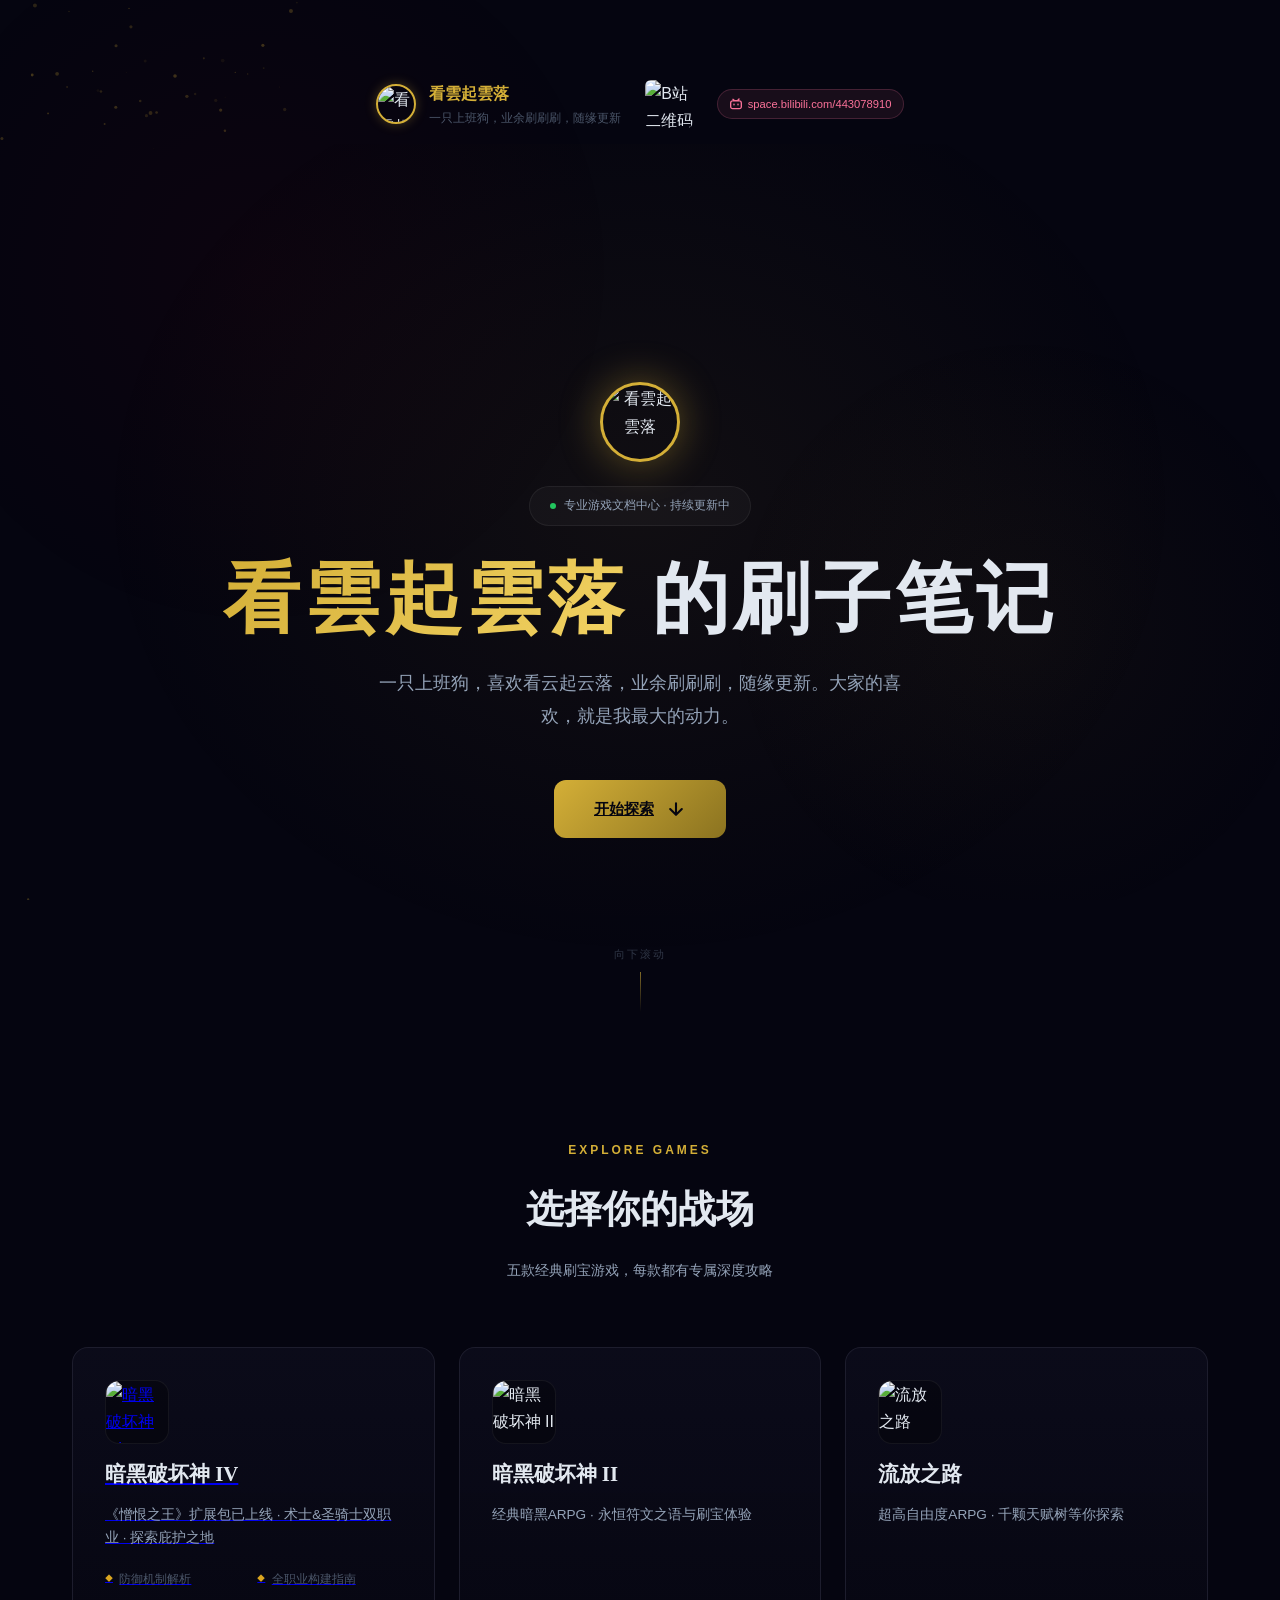
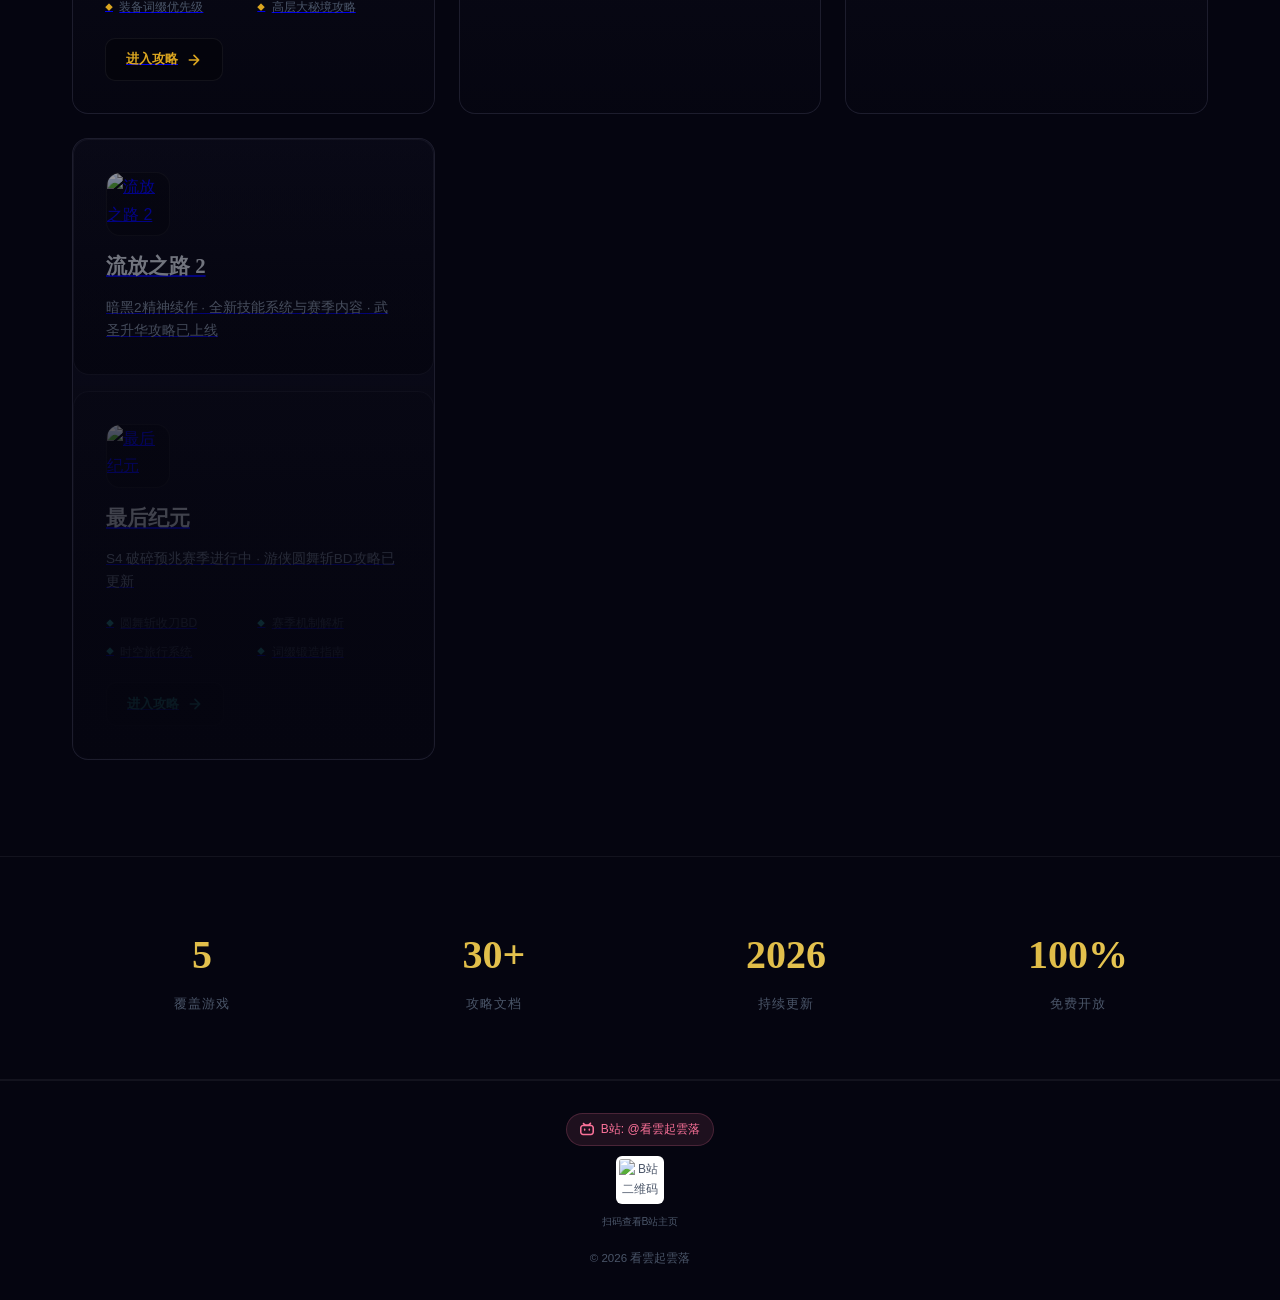
==== index.html @ 7c98348f "解锁根首页流放之路2入口，链接到武圣攻略页面 - 根目录 index.html 中流放之路2从"敬请期待"改为可点击链接 - 直接跳转至 games/pathofexile2/index.html（含" ====
<!DOCTYPE html>
<html lang="zh-CN">
<head>
  <meta charset="UTF-8">
  <meta name="viewport" content="width=device-width, initial-scale=1.0">
  <title>游戏攻略指南 - 专业游戏文档中心</title>
  <link rel="stylesheet" href="assets/css/base.css">
  <style>
    :root {
      --bg-deep: #050510;
      --bg-card: rgba(18, 18, 36, 0.85);
      --bg-glass: rgba(255, 255, 255, 0.03);
      --border-subtle: rgba(255, 255, 255, 0.06);
      --text-primary: #E2E8F0;
      --text-secondary: #94A3B8;
      --text-muted: #4A5568;
      --gold: #D4AF37;
      --gold-bright: #F0D060;
      --gold-dark: #8B7320;
      --transition: 0.3s cubic-bezier(0.4, 0, 0.2, 1);
    }

    *, *::before, *::after { margin: 0; padding: 0; box-sizing: border-box; }
    html { scroll-behavior: smooth; }

    body {
      font-family: 'Chakra Petch', 'Noto Sans SC', sans-serif;
      background: var(--bg-deep);
      color: var(--text-primary);
      line-height: 1.7;
      min-height: 100vh;
      overflow-x: hidden;
    }

    ::-webkit-scrollbar { width: 6px; }
    ::-webkit-scrollbar-track { background: var(--bg-deep); }
    ::-webkit-scrollbar-thumb { background: var(--gold-dark); border-radius: 3px; }

    #particles { position: fixed; inset: 0; z-index: 0; pointer-events: none; }

    .ambient {
      position: fixed; inset: 0; z-index: 0; pointer-events: none;
      background:
        radial-gradient(600px circle at 20% 30%, rgba(139, 0, 0, 0.06) 0%, transparent 60%),
        radial-gradient(500px circle at 80% 70%, rgba(212, 175, 55, 0.04) 0%, transparent 60%);
    }

    .content { position: relative; z-index: 1; }
    .container { max-width: 1200px; margin: 0 auto; padding: 0 2rem; }

    /* === Hero === */
    .hero-section {
      min-height: 100vh; display: flex; flex-direction: column;
      align-items: center; justify-content: center; text-align: center;
      padding: 6rem 2rem 4rem; position: relative;
    }
    .hero-section::before {
      content: ''; position: absolute; inset: 0;
      background: radial-gradient(ellipse at 50% 40%, rgba(218, 175, 55, 0.06) 0%, transparent 60%);
      pointer-events: none;
    }
    .hero-avatar {
      width: 80px; height: 80px; border-radius: 50%; object-fit: cover;
      border: 3px solid #DAA520; box-shadow: 0 0 25px rgba(218, 175, 55, 0.4);
      margin: 0 auto 1.5rem; transition: all 0.3s ease;
    }
    .hero-avatar:hover { transform: scale(1.05); box-shadow: 0 0 35px rgba(218, 175, 55, 0.6); }

    .hero-badge {
      display: inline-flex; align-items: center; gap: 0.5rem;
      padding: 0.5rem 1.25rem; background: var(--bg-glass); border: 1px solid var(--border-subtle);
      border-radius: 100px; font-size: 0.78rem; font-weight: 500; color: var(--text-secondary);
      margin-bottom: 2rem; opacity: 0; animation: fadeUp 0.8s ease forwards 0.2s;
    }
    .hero-badge .dot {
      width: 6px; height: 6px; background: #22c55e; border-radius: 50%;
      animation: pulse-dot 2s ease infinite;
    }
    @keyframes pulse-dot { 0%,100%{opacity:1} 50%{opacity:0.3} }

    .hero-title {
      font-family: 'Cinzel', serif; font-size: clamp(2.5rem, 6vw, 5rem);
      font-weight: 900; letter-spacing: 4px; line-height: 1.1; margin-bottom: 1.5rem;
      opacity: 0; animation: fadeUp 0.8s ease forwards 0.4s;
    }
    .hero-title .gold {
      background: linear-gradient(135deg, var(--gold), var(--gold-bright), var(--gold));
      -webkit-background-clip: text; -webkit-text-fill-color: transparent; background-clip: text;
      background-size: 200% auto; animation: shimmer 3s linear infinite;
    }
    @keyframes shimmer { 0%{background-position:0% center} 100%{background-position:200% center} }

    .hero-subtitle {
      font-size: clamp(0.95rem, 2vw, 1.15rem); color: var(--text-secondary);
      max-width: 550px; margin: 0 auto 3rem; line-height: 1.8;
      opacity: 0; animation: fadeUp 0.8s ease forwards 0.6s;
    }

    .hero-cta {
      display: inline-flex; align-items: center; gap: 0.75rem;
      padding: 1rem 2.5rem; background: linear-gradient(135deg, var(--gold), var(--gold-dark));
      color: var(--bg-deep); font-weight: 700; font-size: 0.95rem; border-radius: 12px;
      cursor: pointer; transition: all var(--transition);
      opacity: 0; animation: fadeUp 0.8s ease forwards 0.8s;
    }
    .hero-cta:hover { transform: translateY(-3px); box-shadow: 0 8px 30px rgba(212, 175, 55, 0.3); }
    .hero-cta svg { transition: transform var(--transition); }
    .hero-cta:hover svg { transform: translateY(3px); }

    .hero-scroll {
      position: absolute; bottom: 2rem; display: flex; flex-direction: column;
      align-items: center; gap: 0.5rem; color: var(--text-muted);
      font-size: 0.7rem; letter-spacing: 2px; text-transform: uppercase;
      opacity: 0; animation: fadeIn 1s ease forwards 1.2s;
    }
    .scroll-line {
      width: 1px; height: 40px;
      background: linear-gradient(to bottom, var(--gold), transparent);
      animation: scrollPulse 2s ease infinite;
    }
    @keyframes scrollPulse { 0%,100%{transform:scaleY(1);opacity:0.5} 50%{transform:scaleY(0.5);opacity:0.2} }
    @keyframes fadeUp { from{opacity:0;transform:translateY(20px)} to{opacity:1;transform:translateY(0)} }
    @keyframes fadeIn { from{opacity:0} to{opacity:0.6} }

    /* === Games Section === */
    .games-section { padding: 6rem 0; }
    .section-header { text-align: center; margin-bottom: 4rem; }
    .section-label {
      font-family: 'Chakra Petch', sans-serif; font-size: 0.75rem; font-weight: 600;
      letter-spacing: 3px; text-transform: uppercase; color: var(--gold); margin-bottom: 1rem;
    }
    .section-title {
      font-family: 'Cinzel', serif; font-size: clamp(1.8rem, 3vw, 2.5rem);
      font-weight: 700; margin-bottom: 1rem;
    }
    .section-desc { color: var(--text-secondary); max-width: 500px; margin: 0 auto; font-size: 0.9rem; }

    .games-grid {
      display: grid; grid-template-columns: repeat(auto-fit, minmax(340px, 1fr)); gap: 1.5rem;
    }

    /* Game Card with Background */
    .game-card {
      position: relative; background: var(--bg-card); border: 1px solid var(--border-subtle);
      border-radius: 16px; overflow: hidden; cursor: pointer;
      transition: all 0.4s cubic-bezier(0.4, 0, 0.2, 1);
      display: flex; flex-direction: column; gap: 1rem;
      opacity: 0; transform: translateY(30px);
    }
    .game-card.visible { opacity: 1; transform: translateY(0); }

    .game-card-bg {
      position: absolute; inset: 0;
      background-size: cover; background-position: center;
      opacity: 0.06; transition: opacity 0.4s ease;
      filter: blur(2px);
    }
    .game-card:hover .game-card-bg { opacity: 0.12; filter: blur(0px); }

    /* Gradient overlay */
    .game-card::before {
      content: ''; position: absolute; inset: 0; z-index: 1;
      background: linear-gradient(180deg, rgba(5,5,16,0.4) 0%, rgba(5,5,16,0.95) 100%);
      pointer-events: none;
    }

    /* Top border glow on hover */
    .game-card::after {
      content: ''; position: absolute; top: 0; left: 0; right: 0; height: 2px;
      background: linear-gradient(90deg, transparent, var(--card-accent), transparent);
      opacity: 0; transition: opacity 0.4s ease; z-index: 2;
    }
    .game-card:hover::after { opacity: 1; }

    .game-card:hover {
      transform: translateY(-8px);
      border-color: var(--card-accent);
      box-shadow: 0 15px 40px rgba(0,0,0,0.5), 0 0 0 1px var(--card-accent);
    }

    .game-card-content {
      position: relative; z-index: 2;
      padding: 2rem; display: flex; flex-direction: column; gap: 0.75rem; flex: 1;
    }

    .game-logo-wrapper {
      width: 64px; height: 64px;
      border-radius: 14px; overflow: hidden;
      background: rgba(0,0,0,0.3);
      border: 1px solid var(--border-subtle);
      display: flex; align-items: center; justify-content: center;
      transition: all var(--transition);
    }
    .game-logo-wrapper img {
      width: 100%; height: 100%; object-fit: cover;
    }
    .game-card:hover .game-logo-wrapper {
      border-color: var(--card-accent);
      box-shadow: 0 0 20px var(--card-glow);
    }

    .game-name {
      font-family: 'Cinzel', serif; font-size: 1.3rem; font-weight: 700;
      color: var(--text-primary); transition: color var(--transition);
    }
    .game-card:hover .game-name { color: var(--card-accent); }

    .game-desc {
      font-size: 0.85rem; color: var(--text-secondary); line-height: 1.7;
    }

    .game-features {
      list-style: none; display: grid; grid-template-columns: 1fr 1fr;
      gap: 0.5rem; margin-top: 0.5rem;
    }
    .game-features li {
      font-size: 0.75rem; color: var(--text-muted);
      display: flex; align-items: center; gap: 0.4rem;
    }
    .game-features li .diamond {
      color: var(--card-accent); font-size: 0.5rem;
    }

    .game-enter {
      display: inline-flex; align-items: center; gap: 0.5rem;
      padding: 0.6rem 1.25rem; background: rgba(0,0,0,0.3);
      border: 1px solid var(--border-subtle); border-radius: 10px;
      font-size: 0.82rem; font-weight: 600; color: var(--card-accent);
      transition: all var(--transition); align-self: flex-start; margin-top: 0.5rem;
    }
    .game-enter:hover {
      background: var(--card-accent); color: var(--bg-deep);
      border-color: var(--card-accent);
    }
    .game-enter svg { transition: transform var(--transition); }
    .game-enter:hover svg { transform: translateX(4px); }

    /* Locked Game Card */
    .game-card-locked {
      cursor: not-allowed !important;
    }
    .game-card-locked:hover {
      transform: none !important;
      border-color: var(--border-subtle) !important;
      box-shadow: none !important;
    }
    .game-card-locked::after { display: none !important; }
    .game-card-locked .game-card-overlay {
      position: absolute; inset: 0; z-index: 3;
      display: flex; flex-direction: column; align-items: center; justify-content: center; gap: 0.5rem;
      background: rgba(5,5,16,0.15);
      border-radius: 16px;
      opacity: 0;
      transition: opacity 0.3s;
    }
    .game-card-locked:hover .game-card-overlay {
      opacity: 1;
      background: rgba(5,5,16,0.4);
    }
    .game-card-locked .game-card-overlay svg { stroke: var(--text-muted); }
    .game-card-locked .game-card-content { opacity: 1 !important; }
    .game-card-locked .game-logo-wrapper { opacity: 1 !important; }
    .game-card-locked .game-name { opacity: 1 !important; }

    /* === Stats === */
    .stats-section {
      padding: 4rem 0; border-top: 1px solid var(--border-subtle);
      border-bottom: 1px solid var(--border-subtle);
    }
    .stats-grid { display: grid; grid-template-columns: repeat(4, 1fr); gap: 2rem; text-align: center; }
    .stat-item { opacity: 0; transform: translateY(20px); }
    .stat-item.visible { opacity: 1; transform: translateY(0); }
    .stat-value {
      font-family: 'Cinzel', serif; font-size: 2.5rem; font-weight: 700;
      background: linear-gradient(135deg, var(--gold), var(--gold-bright));
      -webkit-background-clip: text; -webkit-text-fill-color: transparent; background-clip: text;
    }
    .stat-label { font-size: 0.8rem; color: var(--text-muted); letter-spacing: 1px; text-transform: uppercase; margin-top: 0.25rem; }

    /* === About === */
    .about-section { padding: 4rem 0; }
    .about-card {
      max-width: 550px; margin: 0 auto; background: var(--bg-card);
      border: 1px solid var(--border-subtle); border-radius: 16px; padding: 2rem;
      text-align: center; position: relative; overflow: hidden;
    }
    .about-card::before {
      content: ''; position: absolute; top: 0; left: 50%; transform: translateX(-50%);
      width: 60%; height: 2px; background: linear-gradient(90deg, transparent, var(--gold), transparent);
    }
    .about-avatar {
      width: 56px; height: 56px; border-radius: 50%; object-fit: cover;
      border: 2px solid var(--gold-dark); margin: 0 auto 1rem;
      box-shadow: 0 0 20px rgba(212, 175, 55, 0.2);
    }
    .about-name {
      font-family: 'Cinzel', serif; font-size: 1.2rem; font-weight: 700;
      color: var(--gold); margin-bottom: 0.4rem;
    }
    .about-desc { color: var(--text-secondary); font-size: 0.85rem; line-height: 1.7; max-width: 420px; margin: 0 auto; }

    /* === Footer === */
    .footer {
      padding: 2rem 0; border-top: 1px solid var(--border-subtle);
      text-align: center; color: var(--text-muted); font-size: 0.75rem;
    }
    .footer-qr {
      width: 48px; height: 48px; border-radius: 6px;
      border: 1px solid rgba(255,255,255,0.08); object-fit: contain;
      background: #fff; padding: 2px; cursor: pointer;
      transition: all 0.2s;
    }
    .footer-qr:hover {
      transform: scale(1.1);
      box-shadow: 0 0 12px rgba(255,255,255,0.15);
    }
    .qr-preview-overlay {
      position: fixed; inset: 0; z-index: 2000;
      background: rgba(0,0,0,0.85);
      display: flex; align-items: center; justify-content: center;
      opacity: 0; visibility: hidden; transition: all 0.3s;
      cursor: pointer;
    }
    .qr-preview-overlay.open {
      opacity: 1; visibility: visible;
    }
    .qr-preview-overlay img {
      width: 200px; height: 200px; border-radius: 12px;
      background: #fff; padding: 10px;
      box-shadow: 0 0 40px rgba(0,0,0,0.5);
    }

    /* === Responsive === */
    @media (max-width: 768px) {
      .container { padding: 0 1rem; }
      .hero-section { padding: 5rem 1rem 3rem; }
      .games-grid { grid-template-columns: 1fr; }
      .game-features { grid-template-columns: 1fr; }
      .stats-grid { grid-template-columns: repeat(2, 1fr); gap: 1.5rem; }
      .stat-value { font-size: 2rem; }
      .about-card { padding: 2rem 1.5rem; }
    .game-features { grid-template-columns: 1fr 1fr; }
    }

    @media (prefers-reduced-motion: reduce) {
      *, *::before, *::after {
        animation-duration: 0.01ms !important;
        transition-duration: 0.01ms !important;
      }
    }
  </style>
</head>
<body>
  <canvas id="particles"></canvas>
  <div class="ambient"></div>

  <div class="content">
    <!-- 站点 Header -->
    <section class="site-header-section" style="padding:5rem 0 1rem;">
      <div class="container" style="display:flex;align-items:center;justify-content:center;gap:1.5rem;flex-wrap:wrap;">
        <div style="display:flex;align-items:center;gap:0.85rem;">
          <img src="mypic.jpg" alt="看雲起雲落" style="width:40px;height:40px;border-radius:50%;object-fit:cover;border:2px solid var(--gold);box-shadow:0 0 12px rgba(212,175,55,0.3);">
          <div>
            <div style="font-family:'Cinzel',serif;font-size:1rem;font-weight:700;color:var(--gold);">看雲起雲落</div>
            <div style="font-size:0.72rem;color:var(--text-muted);margin-top:0.1rem;">一只上班狗，业余刷刷刷，随缘更新</div>
          </div>
        </div>
        <img src="assets/images/my-bili-2pic.png" alt="B站二维码" style="width:48px;height:48px;border-radius:6px;cursor:pointer;transition:all 0.2s;" onclick="document.getElementById('qrPreview').classList.add('open')" title="扫码查看B站主页">
        <a href="https://space.bilibili.com/443078910" target="_blank" style="display:inline-flex;align-items:center;gap:0.35rem;padding:0.3rem 0.75rem;background:rgba(251,114,153,0.08);border:1px solid rgba(251,114,153,0.2);border-radius:100px;font-size:0.7rem;color:#fb7299;text-decoration:none;transition:all 0.2s;">
          <svg viewBox="0 0 24 24" width="12" height="12" fill="#fb7299"><path d="M17.813 4.653h.854c1.51.054 2.769.578 3.773 1.574 1.004.995 1.524 2.249 1.56 3.76v7.36c-.036 1.51-.556 2.769-1.56 3.773s-2.262 1.524-3.773 1.56H5.333c-1.51-.036-2.769-.556-3.773-1.56S.036 18.858 0 17.347v-7.36c.036-1.511.556-2.765 1.56-3.76 1.004-.996 2.262-1.52 3.773-1.574h.774l-1.174-1.12a1.234 1.234 0 0 1-.373-.906c0-.356.124-.658.373-.907l.027-.027c.267-.249.573-.373.92-.373.347 0 .653.124.92.373L9.653 3.84c.071.071.134.142.187.213h4.267a.836.836 0 0 1 .16-.213l2.853-2.747c.267-.249.573-.373.92-.373.347 0 .662.151.929.4.267.249.391.551.391.907 0 .355-.124.657-.373.906L17.813 4.653zM5.333 7.24c-.746.018-1.373.276-1.88.773-.506.498-.769 1.13-.786 1.894v7.52c.017.764.28 1.395.786 1.893.507.498 1.134.756 1.88.773h13.334c.746-.017 1.373-.275 1.88-.773.506-.498.769-1.129.786-1.893v-7.52c-.017-.765-.28-1.396-.786-1.894-.507-.497-1.134-.755-1.88-.773H5.333zM8 11.107c.373 0 .684.124.933.373.25.249.383.569.4.96v1.173c-.017.391-.15.711-.4.96-.249.25-.56.374-.933.374s-.684-.125-.933-.374c-.25-.249-.383-.569-.4-.96V12.44c.017-.391.15-.711.4-.96.249-.249.56-.373.933-.373zm8 0c.373 0 .684.124.933.373.25.249.383.569.4.96v1.173c-.017.391-.15.711-.4.96-.249.25-.56.374-.933.374s-.684-.125-.933-.374c-.25-.249-.383-.569-.4-.96V12.44c.017-.391.15-.711.4-.96.249-.249.56-.373.933-.373z"/></svg>
          space.bilibili.com/443078910
        </a>
      </div>
    </section>

    <!-- Hero -->
    <section class="hero-section" id="hero">
      <img src="mypic.jpg" alt="看雲起雲落" style="width:80px;height:80px;border-radius:50%;object-fit:cover;border:3px solid var(--gold);box-shadow:0 0 40px rgba(212,175,55,0.4);margin:0 auto 1.5rem;display:block;opacity:0;animation:fadeUp 0.8s ease forwards 0.15s;">
      <div class="hero-badge"><span class="dot"></span>专业游戏文档中心 · 持续更新中</div>
      <h1 class="hero-title"><span class="gold">看雲起雲落</span> 的刷子笔记</h1>
      <p class="hero-subtitle">一只上班狗，喜欢看云起云落，业余刷刷刷，随缘更新。大家的喜欢，就是我最大的动力。</p>
      <a href="#games" class="hero-cta">
        开始探索
        <svg width="20" height="20" viewBox="0 0 24 24" fill="none" stroke="currentColor" stroke-width="2.5" stroke-linecap="round" stroke-linejoin="round"><path d="M12 5v14M5 12l7 7 7-7"/></svg>
      </a>
      <div class="hero-scroll"><span>向下滚动</span><div class="scroll-line"></div></div>
    </section>

    <!-- Games -->
    <section class="games-section" id="games">
      <div class="container">
        <div class="section-header">
          <div class="section-label">EXPLORE GAMES</div>
          <h2 class="section-title">选择你的战场</h2>
          <p class="section-desc">五款经典刷宝游戏，每款都有专属深度攻略</p>
        </div>

        <div class="games-grid">
          <!-- Diablo 4 -->
          <a href="games/diablo4/index.html" class="game-card" style="--card-accent:#DAA520;--card-glow:rgba(218,165,32,0.06);">
            <div class="game-card-bg" style="background-image:url('assets/images/diablo4_bg.jpg')"></div>
            <div class="game-card-content">
              <div class="game-logo-wrapper">
                <img src="assets/images/diablo4_logo.jpeg" alt="暗黑破坏神 IV">
              </div>
              <h3 class="game-name">暗黑破坏神 IV</h3>
              <p class="game-desc">《憎恨之王》扩展包已上线 · 术士&圣骑士双职业 · 探索庇护之地</p>
              <ul class="game-features">
                <li><span class="diamond">◆</span>防御机制解析</li>
                <li><span class="diamond">◆</span>全职业构建指南</li>
                <li><span class="diamond">◆</span>装备词缀优先级</li>
                <li><span class="diamond">◆</span>高层大秘境攻略</li>
              </ul>
              <div class="game-enter">
                进入攻略
                <svg width="16" height="16" viewBox="0 0 24 24" fill="none" stroke="currentColor" stroke-width="2.5" stroke-linecap="round" stroke-linejoin="round"><path d="M5 12h14M12 5l7 7-7 7"/></svg>
              </div>
            </div>
          </a>

          <!-- Diablo 2 - Coming Soon -->
          <div class="game-card game-card-locked" style="--card-accent:#C8A040;--card-glow:rgba(200,160,64,0.06);">
            <div class="game-card-overlay">
              <svg viewBox="0 0 24 24" fill="none" stroke="currentColor" stroke-width="1.5" stroke-linecap="round" stroke-linejoin="round" style="width:24px;height:24px;opacity:0.5"><rect x="3" y="11" width="18" height="11" rx="2"/><path d="M7 11V7a5 5 0 0110 0v4"/></svg>
              <span style="font-size:0.8rem;opacity:0.6;letter-spacing:1px">敬请期待</span>
            </div>
            <div class="game-card-bg" style="background-image:url('assets/images/diablo2_bg.jpg');opacity:0.03"></div>
            <div class="game-card-content">
              <div class="game-logo-wrapper" style="opacity:0.5">
                <img src="assets/images/diablo2_logo.jpg" alt="暗黑破坏神 II">
              </div>
              <h3 class="game-name" style="opacity:0.5">暗黑破坏神 II</h3>
              <p class="game-desc">经典暗黑ARPG · 永恒符文之语与刷宝体验</p>
            </div>
          </div>

          <!-- Path of Exile - Coming Soon -->
          <div class="game-card game-card-locked" style="--card-accent:#9868d8;--card-glow:rgba(152,104,216,0.06);">
            <div class="game-card-overlay">
              <svg viewBox="0 0 24 24" fill="none" stroke="currentColor" stroke-width="1.5" stroke-linecap="round" stroke-linejoin="round" style="width:24px;height:24px;opacity:0.5"><rect x="3" y="11" width="18" height="11" rx="2"/><path d="M7 11V7a5 5 0 0110 0v4"/></svg>
              <span style="font-size:0.8rem;opacity:0.6;letter-spacing:1px">敬请期待</span>
            </div>
            <div class="game-card-bg" style="background-image:url('assets/images/poe_bg.jpg');opacity:0.03"></div>
            <div class="game-card-content">
              <div class="game-logo-wrapper" style="opacity:0.5">
                <img src="assets/images/poe_logo.jpg" alt="流放之路">
              </div>
              <h3 class="game-name" style="opacity:0.5">流放之路</h3>
              <p class="game-desc">超高自由度ARPG · 千颗天赋树等你探索</p>
            </div>
          </div>

          <!-- Path of Exile 2 - Coming Soon -->
          <div class="game-card game-card-locked" style="--card-accent:#d878e8;--card-glow:rgba(216,120,232,0.06);">
            <a href="games/pathofexile2/index.html" class="game-card" style="--card-accent:#8B0000;--card-glow:rgba(139,0,0,0.06);">
            <div class="game-card-bg" style="background-image:url('assets/images/poe2_bg.jpg')"></div>
            <div class="game-card-content">
              <div class="game-logo-wrapper">
                <img src="assets/images/poe2_logo.jpg" alt="流放之路 2">
              </div>
              <h3 class="game-name">流放之路 2</h3>
              <p class="game-desc">暗黑2精神续作 · 全新技能系统与赛季内容 · 武圣升华攻略已上线</p>
            </div>
          </a>

          <!-- Last Epoch -->
          <a href="games/lastepoch/index.html" class="game-card" style="--card-accent:#30c8c0;--card-glow:rgba(48,200,192,0.06);">
            <div class="game-card-bg" style="background-image:url('assets/images/lastepoch_bg.jpg')"></div>
            <div class="game-card-content">
              <div class="game-logo-wrapper">
                <img src="assets/images/lastepoch_logo.jpg" alt="最后纪元">
              </div>
              <h3 class="game-name">最后纪元</h3>
              <p class="game-desc">S4 破碎预兆赛季进行中 · 游侠圆舞斩BD攻略已更新</p>
              <ul class="game-features">
                <li><span class="diamond">◆</span>圆舞斩收刀BD</li>
                <li><span class="diamond">◆</span>赛季机制解析</li>
                <li><span class="diamond">◆</span>时空旅行系统</li>
                <li><span class="diamond">◆</span>词缀锻造指南</li>
              </ul>
              <div class="game-enter">
                进入攻略
                <svg width="16" height="16" viewBox="0 0 24 24" fill="none" stroke="currentColor" stroke-width="2.5" stroke-linecap="round" stroke-linejoin="round"><path d="M5 12h14M12 5l7 7-7 7"/></svg>
              </div>
            </div>
          </a>
        </div>
      </div>
    </section>

    <!-- Stats -->
    <section class="stats-section" id="stats">
      <div class="container">
        <div class="stats-grid">
          <div class="stat-item"><div class="stat-value">5</div><div class="stat-label">覆盖游戏</div></div>
          <div class="stat-item"><div class="stat-value">30+</div><div class="stat-label">攻略文档</div></div>
          <div class="stat-item"><div class="stat-value">2026</div><div class="stat-label">持续更新</div></div>
          <div class="stat-item"><div class="stat-value">100%</div><div class="stat-label">免费开放</div></div>
        </div>
      </div>
    </section>

    <!-- Footer -->
    <footer class="footer">
      <div class="container">
        <div style="display:flex;flex-direction:column;align-items:center;gap:0.6rem;">
          <a href="https://space.bilibili.com/443078910" target="_blank" style="display:inline-flex;align-items:center;gap:0.4rem;padding:0.35rem 0.85rem;background:rgba(251,114,153,0.1);border:1px solid rgba(251,114,153,0.2);border-radius:100px;font-size:0.75rem;color:#fb7299;text-decoration:none;transition:all 0.2s;">
            <svg viewBox="0 0 24 24" width="14" height="14" fill="#fb7299"><path d="M17.813 4.653h.854c1.51.054 2.769.578 3.773 1.574 1.004.995 1.524 2.249 1.56 3.76v7.36c-.036 1.51-.556 2.769-1.56 3.773s-2.262 1.524-3.773 1.56H5.333c-1.51-.036-2.769-.556-3.773-1.56S.036 18.858 0 17.347v-7.36c.036-1.511.556-2.765 1.56-3.76 1.004-.996 2.262-1.52 3.773-1.574h.774l-1.174-1.12a1.234 1.234 0 0 1-.373-.906c0-.356.124-.658.373-.907l.027-.027c.267-.249.573-.373.92-.373.347 0 .653.124.92.373L9.653 3.84c.071.071.134.142.187.213h4.267a.836.836 0 0 1 .16-.213l2.853-2.747c.267-.249.573-.373.92-.373.347 0 .662.151.929.4.267.249.391.551.391.907 0 .355-.124.657-.373.906L17.813 4.653zM5.333 7.24c-.746.018-1.373.276-1.88.773-.506.498-.769 1.13-.786 1.894v7.52c.017.764.28 1.395.786 1.893.507.498 1.134.756 1.88.773h13.334c.746-.017 1.373-.275 1.88-.773.506-.498.769-1.129.786-1.893v-7.52c-.017-.765-.28-1.396-.786-1.894-.507-.497-1.134-.755-1.88-.773H5.333zM8 11.107c.373 0 .684.124.933.373.25.249.383.569.4.96v1.173c-.017.391-.15.711-.4.96-.249.25-.56.374-.933.374s-.684-.125-.933-.374c-.25-.249-.383-.569-.4-.96V12.44c.017-.391.15-.711.4-.96.249-.249.56-.373.933-.373zm8 0c.373 0 .684.124.933.373.25.249.383.569.4.96v1.173c-.017.391-.15.711-.4.96-.249.25-.56.374-.933.374s-.684-.125-.933-.374c-.25-.249-.383-.569-.4-.96V12.44c.017-.391.15-.711.4-.96.249-.249.56-.373.933-.373z"/></svg>
            B站: @看雲起雲落
          </a>
          <img src="assets/images/my-bili-2pic.png" alt="B站二维码" class="footer-qr" onclick="document.getElementById('qrPreview').classList.add('open')">
          <p style="font-size:0.65rem;color:#4a5568;">扫码查看B站主页</p>
          <p style="font-size:0.72rem;color:#4a5568;margin-top:0.5rem;">&copy; 2026 看雲起雲落</p>
        </div>
      </div>
    </footer>

    <!-- QR Code Preview -->
    <div class="qr-preview-overlay" id="qrPreview" onclick="this.classList.remove('open')">
      <img src="assets/images/my-bili-2pic.png" alt="B站二维码大图">
    </div>
  </div>

  <script>
    // Particles
    (function(){
      const c=document.getElementById('particles'),x=c.getContext('2d'),p=[];
      function r(){c.width=window.innerWidth;c.height=window.innerHeight}
      function cr(){return{x:Math.random()*c.width,y:Math.random()*c.height,vx:(Math.random()-0.5)*0.2,vy:(Math.random()-0.5)*0.2,s:Math.random()*1.5+0.5,o:Math.random()*0.25+0.05}}
      for(let i=0;i<40;i++)p.push(cr());
      (function a(){x.clearRect(0,0,c.width,c.height);for(const d of p){d.x+=d.vx;d.y+=d.vy;if(d.x<0)d.x=c.width;if(d.x>c.width)d.x=0;if(d.y<0)d.y=c.height;if(d.y>c.height)d.y=0;x.beginPath();x.arc(d.x,d.y,d.s,0,Math.PI*2);x.fillStyle='rgba(212,175,55,'+d.o+')';x.fill()}requestAnimationFrame(a)})();
      window.addEventListener('resize',r);r();
    })();


    // Scroll reveal
    (function(){
      const o=new IntersectionObserver(e=>{e.forEach((el,i)=>{if(el.isIntersecting){setTimeout(()=>el.target.classList.add('visible'),i*80);o.unobserve(el.target)}})},{threshold:0.05});
      document.querySelectorAll('.game-card,.stat-item').forEach(el=>o.observe(el));
    })();
  </script>
</body>
</html>
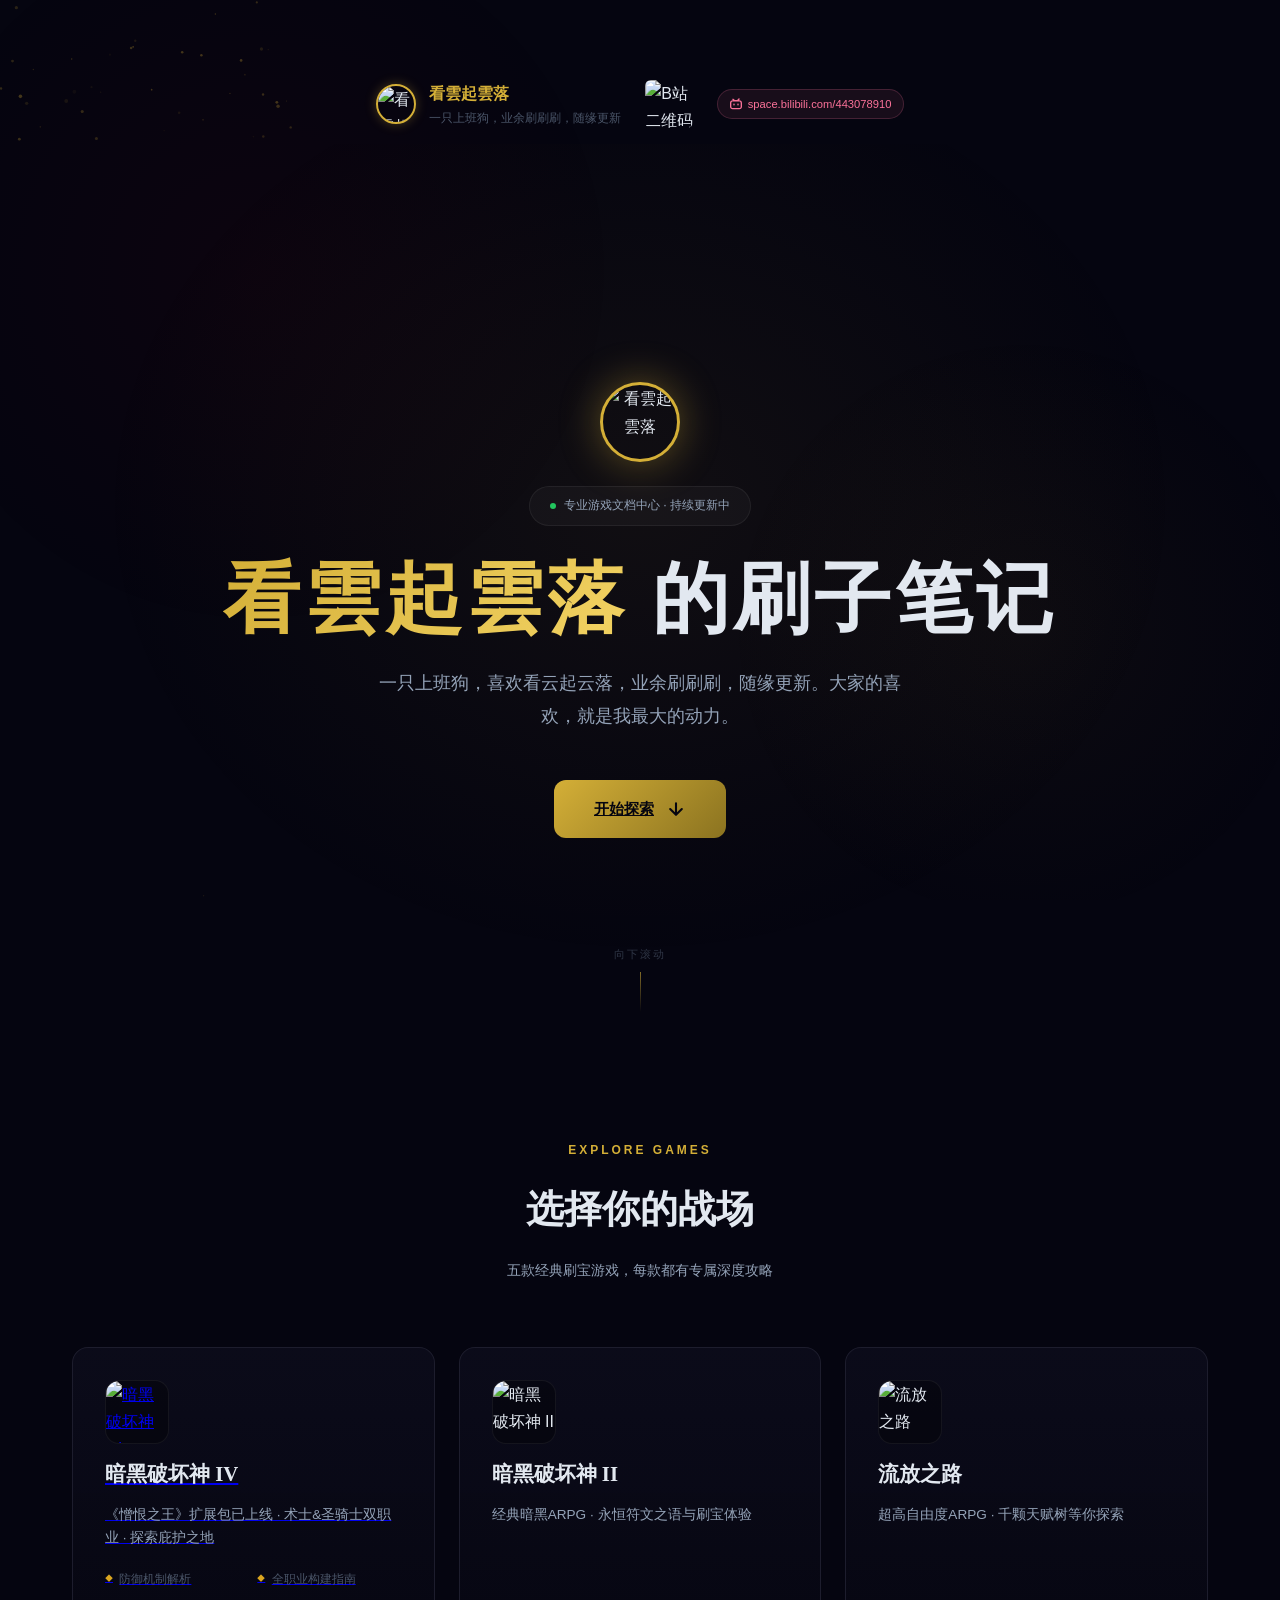
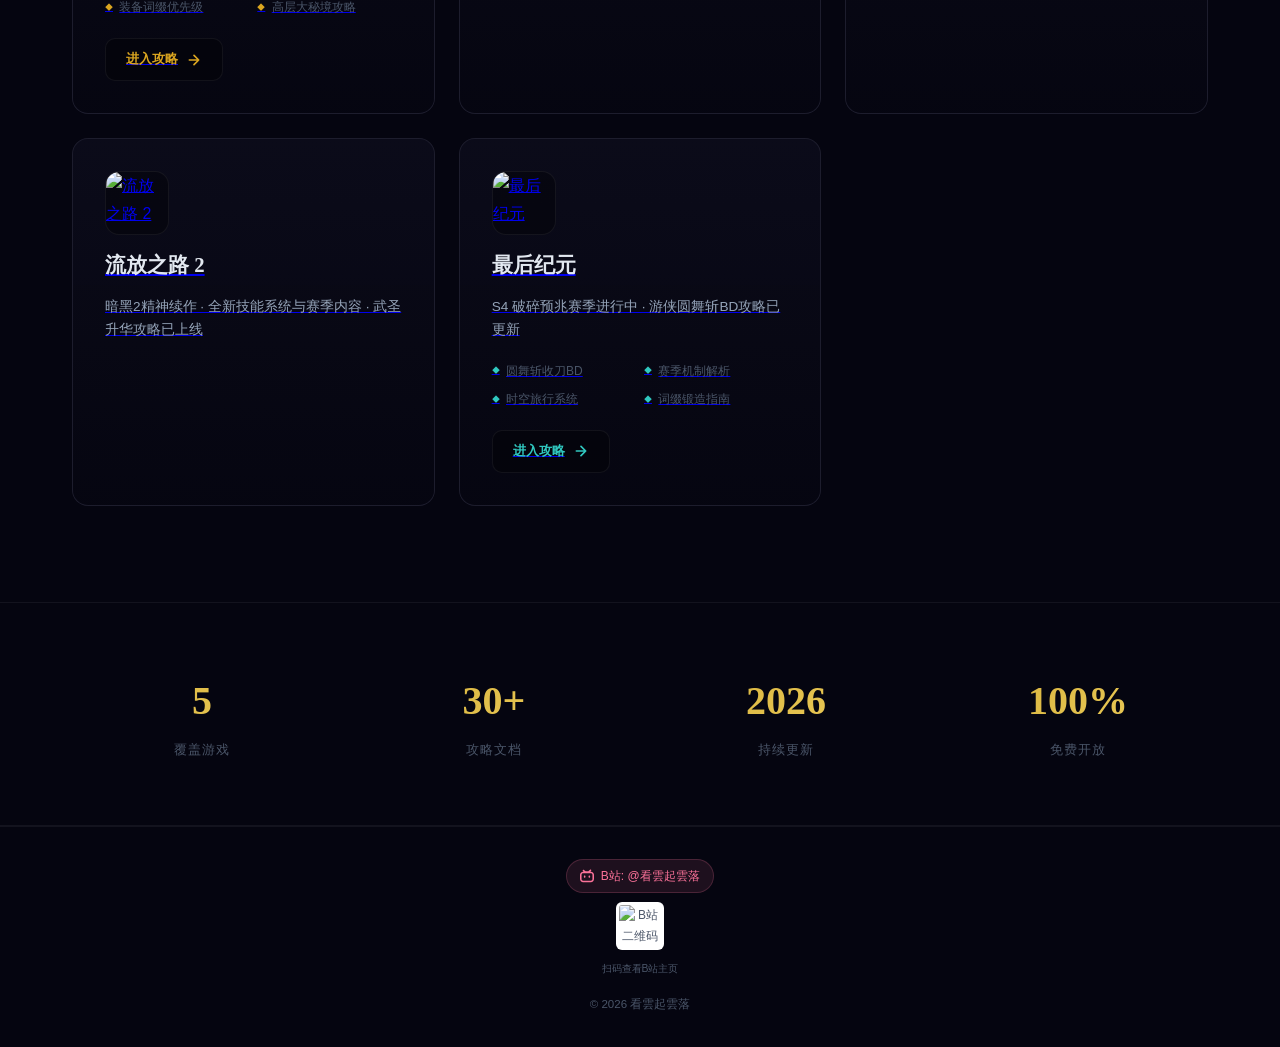
==== commit cb06a4f9: "修复首页游戏卡片布局：POE2/LastEpoch 正确左右排列 - 移除 POE2 卡片外层错误的 game-card-locked 包裹 div - 修正为与 Last Epoch 同级的独立 a" ====
--- a/index.html
+++ b/index.html
@@ -450,9 +450,8 @@
             </div>
           </div>
 
-          <!-- Path of Exile 2 - Coming Soon -->
-          <div class="game-card game-card-locked" style="--card-accent:#d878e8;--card-glow:rgba(216,120,232,0.06);">
-            <a href="games/pathofexile2/index.html" class="game-card" style="--card-accent:#8B0000;--card-glow:rgba(139,0,0,0.06);">
+          <!-- Path of Exile 2 -->
+          <a href="games/pathofexile2/index.html" class="game-card" style="--card-accent:#8B0000;--card-glow:rgba(139,0,0,0.06);">
             <div class="game-card-bg" style="background-image:url('assets/images/poe2_bg.jpg')"></div>
             <div class="game-card-content">
               <div class="game-logo-wrapper">
